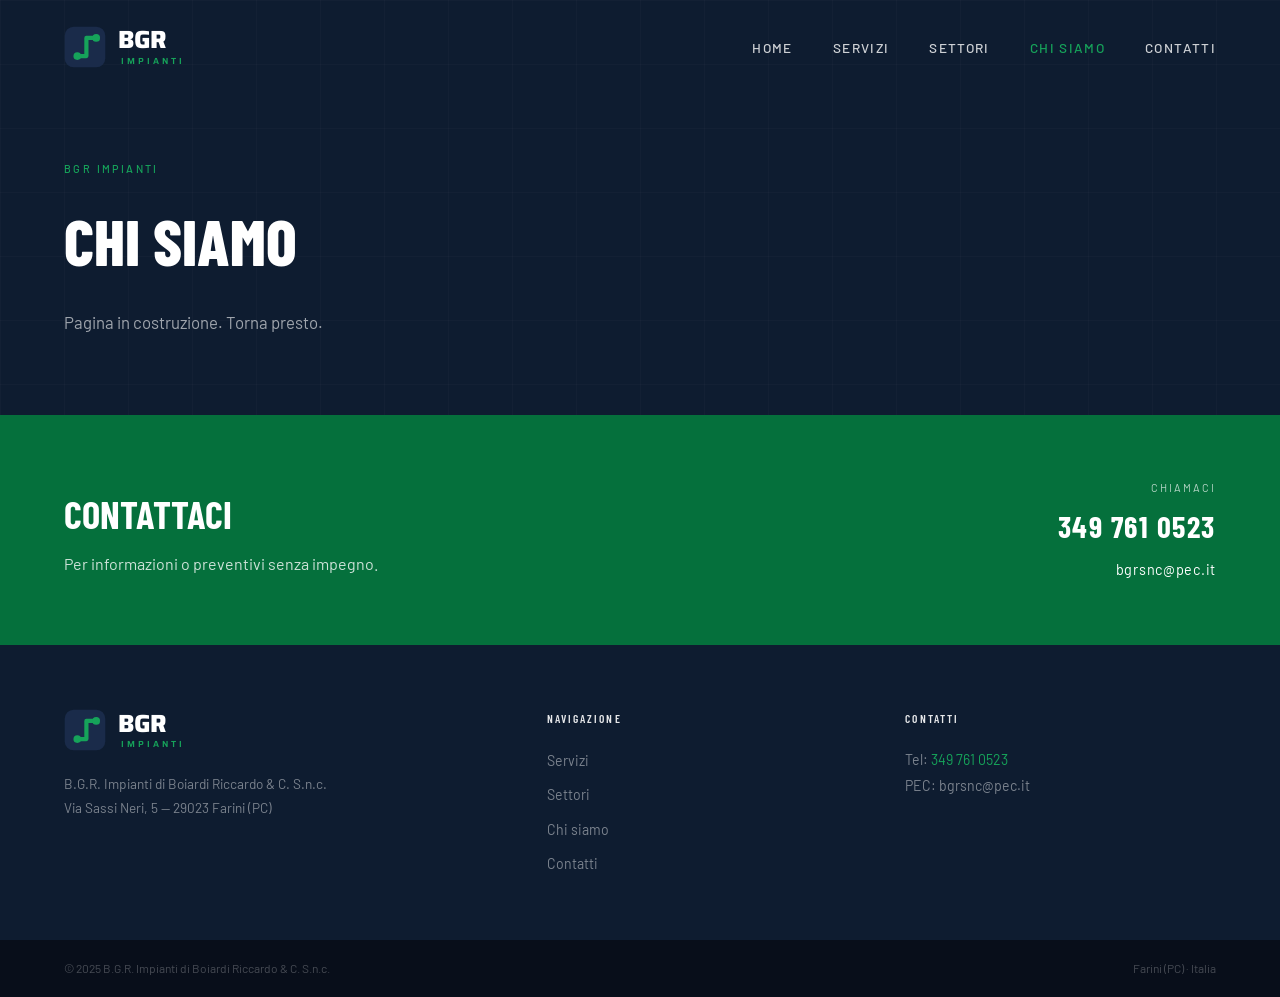
==== chi-siamo.html @ 14027f81 "Add files via upload" ====
<!DOCTYPE html>
<html lang="it">
<head>
    <meta charset="UTF-8">
    <meta name="viewport" content="width=device-width, initial-scale=1.0">
    <title>BGR Impianti — Chi Siamo</title>
    <meta name="description" content="BGR Impianti di Boiardi Riccardo & C. — Impianti elettrici e quadri industriali su misura. Piacenza, Emilia-Romagna, Lombardia.">
    <link rel="icon" type="image/svg+xml" href="data:image/svg+xml,%3Csvg xmlns='http://www.w3.org/2000/svg' viewBox='0 0 120 120'%3E%3Crect width='120' height='120' rx='26' fill='%230E1C30'/%3E%3Cpath d='M38 86L64 86L64 34L92 34' stroke='%2316A35A' stroke-width='12' fill='none' stroke-linecap='round' stroke-linejoin='round'/%3E%3Ccircle cx='38' cy='86' r='11' fill='%2316A35A'/%3E%3Ccircle cx='92' cy='34' r='11' fill='%2316A35A'/%3E%3C/svg%3E">
    <link rel="preconnect" href="https://fonts.googleapis.com">
    <link rel="preconnect" href="https://fonts.gstatic.com" crossorigin>
    <link href="https://fonts.googleapis.com/css2?family=Saira:wght@600;700;800&family=Barlow+Condensed:wght@400;600;700;800&family=Barlow:wght@300;400;500;600&display=swap" rel="stylesheet">
    <link rel="stylesheet" href="css/style.css">
</head>
<body>
<nav id="navbar">
    <a href="index.html" class="brand" aria-label="BGR Impianti — home">
        <svg class="brand-mark" viewBox="0 0 120 120" fill="none" xmlns="http://www.w3.org/2000/svg" aria-hidden="true">
            <rect x="2" y="2" width="116" height="116" rx="26" fill="#1A2B4A"></rect>
            <path d="M 38 86 L 64 86 L 64 34 L 92 34" stroke="#16A35A" stroke-width="12" stroke-linecap="round" stroke-linejoin="round"></path>
            <circle cx="38" cy="86" r="11" fill="#16A35A"></circle>
            <circle cx="92" cy="34" r="11" fill="#16A35A"></circle>
        </svg>
        <span class="brand-text"><strong>BGR</strong><em>Impianti</em></span>
    </a>
    <ul class="nav-links">
        <li><a href="index.html">Home</a></li>
        <li><a href="servizi.html">Servizi</a></li>
        <li><a href="settori.html">Settori</a></li>
        <li><a href="chi-siamo.html">Chi siamo</a></li>
        <li><a href="contatti.html">Contatti</a></li>
    </ul>
</nav>
<div class="page-hero">
    <span class="section-tag">BGR Impianti</span>
    <h1>Chi Siamo</h1>
    <p>Pagina in costruzione. Torna presto.</p>
</div>
<div class="contact-cta">
    <div class="contact-cta-text">
        <h2>Contattaci</h2>
        <p>Per informazioni o preventivi senza impegno.</p>
    </div>
    <div class="contact-cta-info">
        <span class="label">Chiamaci</span>
        <a href="tel:+393497610523">349 761 0523</a>
        <a href="mailto:bgrsnc@pec.it" class="email">bgrsnc@pec.it</a>
    </div>
</div>
<footer>
    <div class="footer-brand">
        <a href="index.html" class="brand" aria-label="BGR Impianti — home">
        <svg class="brand-mark" viewBox="0 0 120 120" fill="none" xmlns="http://www.w3.org/2000/svg" aria-hidden="true">
            <rect x="2" y="2" width="116" height="116" rx="26" fill="#1A2B4A"></rect>
            <path d="M 38 86 L 64 86 L 64 34 L 92 34" stroke="#16A35A" stroke-width="12" stroke-linecap="round" stroke-linejoin="round"></path>
            <circle cx="38" cy="86" r="11" fill="#16A35A"></circle>
            <circle cx="92" cy="34" r="11" fill="#16A35A"></circle>
        </svg>
        <span class="brand-text"><strong>BGR</strong><em>Impianti</em></span>
    </a>
        <p>B.G.R. Impianti di Boiardi Riccardo &amp; C. S.n.c.<br>
        Via Sassi Neri, 5 — 29023 Farini (PC)</p>
    </div>
    <div class="footer-col">
        <h4>Navigazione</h4>
        <ul>
            <li><a href="servizi.html">Servizi</a></li>
            <li><a href="settori.html">Settori</a></li>
            <li><a href="chi-siamo.html">Chi siamo</a></li>
            <li><a href="contatti.html">Contatti</a></li>
        </ul>
    </div>
    <div class="footer-col">
        <h4>Contatti</h4>
        <p>Tel: <a href="tel:+393497610523" class="orange">349 761 0523</a><br>PEC: bgrsnc@pec.it</p>
    </div>
</footer>
<div class="footer-bottom">
    <span>© 2025 B.G.R. Impianti di Boiardi Riccardo &amp; C. S.n.c.</span>
    <span>Farini (PC) · Italia</span>
</div>
<script src="js/main.js"></script>
</body>
</html>
---- css/style.css ----
/* ===========================
   BGR IMPIANTI — stylesheet (rebrand 2026)
   Navy + Verde foresta · logo Saira
   =========================== */

*, *::before, *::after {
    box-sizing: border-box;
    margin: 0;
    padding: 0;
}

:root {
    --navy:        #1A2B4A;
    --navy-dark:   #0E1C30;
    --navy-black:  #080E1A;
    --green:       #05703C;   /* forest — brand primario */
    --green-dark:  #054E2B;   /* hover */
    --green-bright:#16A35A;   /* variante digitale per fondi scuri */
    --white:       #FFFFFF;
    --off-white:   #F4F3EF;
    --gray-light:  #E4E4E0;
    --gray-mid:    #7A7A7A;
    --font-logo:   'Saira', sans-serif;
    --font-head:   'Barlow Condensed', sans-serif;
    --font-body:   'Barlow', sans-serif;
}

html { scroll-behavior: smooth; }

body {
    font-family: var(--font-body);
    color: var(--navy-dark);
    background: var(--white);
    line-height: 1.6;
    overflow-x: hidden;
}

/* ===== BRAND / LOGO ===== */
.brand {
    display: flex;
    align-items: center;
    gap: 0.78rem;
    text-decoration: none;
}

.brand-mark {
    width: 42px;
    height: 42px;
    display: block;
    flex-shrink: 0;
}

.brand-text {
    display: flex;
    flex-direction: column;
    line-height: 1;
}

.brand-text strong {
    font-family: var(--font-logo);
    font-weight: 800;
    font-size: 1.55rem;
    letter-spacing: -0.015em;
    color: var(--white);
}

.brand-text em {
    font-family: var(--font-logo);
    font-style: normal;
    font-weight: 600;
    font-size: 0.55rem;
    letter-spacing: 0.34em;
    text-indent: 0.34em;
    text-transform: uppercase;
    color: var(--green-bright);
    margin-top: 4px;
}

/* ===== NAVIGATION ===== */
nav {
    position: fixed;
    top: 0; left: 0; right: 0;
    z-index: 1000;
    padding: 1.6rem 4rem;
    display: flex;
    justify-content: space-between;
    align-items: center;
    transition: background 0.3s, padding 0.3s, box-shadow 0.3s;
}

nav.scrolled {
    background: var(--navy-dark);
    padding: 0.95rem 4rem;
    box-shadow: 0 2px 24px rgba(0,0,0,0.4);
}

.nav-links {
    display: flex;
    gap: 2.5rem;
    list-style: none;
}

.nav-links a {
    color: rgba(255,255,255,0.8);
    text-decoration: none;
    font-weight: 500;
    font-size: 0.85rem;
    letter-spacing: 0.1em;
    text-transform: uppercase;
    transition: color 0.2s;
}

.nav-links a:hover,
.nav-links a.active { color: var(--green-bright); }

/* ===== HERO ===== */
.hero {
    position: relative;
    height: 100vh;
    min-height: 620px;
    display: flex;
    align-items: center;
    overflow: hidden;
}

.hero-bg {
    position: absolute;
    inset: 0;
    background-image: url('../images/hero.jpg');
    background-size: cover;
    background-position: center 40%;
    transform-origin: center;
    transition: transform 10s ease;
}

.hero-bg.loaded { transform: scale(1.03); }

.hero-overlay {
    position: absolute;
    inset: 0;
    background: linear-gradient(
        115deg,
        rgba(8, 14, 26, 0.94) 0%,
        rgba(14, 28, 48, 0.84) 54%,
        rgba(14, 28, 48, 0.62) 100%
    );
}

.hero-grid {
    position: absolute;
    inset: 0;
    background-image:
        linear-gradient(rgba(255,255,255,0.025) 1px, transparent 1px),
        linear-gradient(90deg, rgba(255,255,255,0.025) 1px, transparent 1px);
    background-size: 64px 64px;
}

/* decorative watermark mark */
.hero-watermark {
    position: absolute;
    right: -4%;
    bottom: -10%;
    width: 460px;
    height: 460px;
    opacity: 0.07;
    pointer-events: none;
}

.hero-content {
    position: relative;
    z-index: 1;
    padding: 0 4rem;
    max-width: 880px;
}

.hero-tag {
    display: inline-block;
    font-size: 0.7rem;
    font-weight: 500;
    letter-spacing: 0.22em;
    text-transform: uppercase;
    color: var(--green-bright);
    border: 1px solid rgba(22,163,90,0.55);
    padding: 0.4rem 1.1rem;
    margin-bottom: 1.9rem;
    border-radius: 1px;
}

.hero h1 {
    font-family: var(--font-head);
    font-weight: 800;
    font-size: clamp(2.8rem, 6vw, 5.2rem);
    line-height: 1.0;
    color: var(--white);
    text-transform: uppercase;
    letter-spacing: 0.02em;
    margin-bottom: 1.4rem;
}

.hero h1 em {
    color: var(--green-bright);
    font-style: normal;
}

.hero-sub {
    font-weight: 300;
    font-size: 1.1rem;
    color: rgba(255,255,255,0.7);
    margin-bottom: 2.5rem;
    max-width: 560px;
    line-height: 1.7;
}

.hero-actions {
    display: flex;
    gap: 1rem;
    flex-wrap: wrap;
}

.btn-primary {
    display: inline-block;
    padding: 0.95rem 2.3rem;
    background: var(--green);
    color: var(--white);
    text-decoration: none;
    font-weight: 600;
    font-size: 0.82rem;
    letter-spacing: 0.12em;
    text-transform: uppercase;
    transition: background 0.2s, transform 0.2s;
}

.btn-primary:hover {
    background: var(--green-dark);
    transform: translateY(-2px);
}

.btn-outline {
    display: inline-block;
    padding: 0.95rem 2.3rem;
    background: transparent;
    color: var(--white);
    text-decoration: none;
    font-weight: 500;
    font-size: 0.82rem;
    letter-spacing: 0.12em;
    text-transform: uppercase;
    border: 1px solid rgba(255,255,255,0.35);
    transition: border-color 0.2s, background 0.2s;
}

.btn-outline:hover {
    border-color: var(--green-bright);
    background: rgba(22,163,90,0.1);
}

.hero-scroll {
    position: absolute;
    bottom: 2.5rem;
    left: 50%;
    transform: translateX(-50%);
    display: flex;
    flex-direction: column;
    align-items: center;
    gap: 0.4rem;
    color: rgba(255,255,255,0.4);
    font-size: 0.65rem;
    letter-spacing: 0.18em;
    text-transform: uppercase;
    animation: scrollbounce 2.2s ease infinite;
}

@keyframes scrollbounce {
    0%, 100% { transform: translateX(-50%) translateY(0); }
    50%       { transform: translateX(-50%) translateY(7px); }
}

/* ===== STATS BAR ===== */
.stats-bar {
    background: var(--navy-dark);
    border-bottom: 3px solid var(--green);
    display: grid;
    grid-template-columns: repeat(4, 1fr);
    padding: 2.8rem 4rem;
    gap: 1rem;
}

.stat-item { text-align: center; }

.stat-number {
    font-family: var(--font-head);
    font-weight: 700;
    font-size: 3rem;
    color: var(--green-bright);
    line-height: 1;
    margin-bottom: 0.3rem;
}

.stat-label {
    font-size: 0.7rem;
    letter-spacing: 0.14em;
    text-transform: uppercase;
    color: rgba(255,255,255,0.5);
}

/* ===== GENERIC SECTION ===== */
section { padding: 6rem 4rem; }

.section-tag {
    display: block;
    font-size: 0.68rem;
    font-weight: 500;
    letter-spacing: 0.22em;
    text-transform: uppercase;
    color: var(--green);
    margin-bottom: 0.8rem;
}

.section-title {
    font-family: var(--font-head);
    font-weight: 700;
    font-size: clamp(2rem, 4vw, 2.8rem);
    text-transform: uppercase;
    line-height: 1.05;
    color: var(--navy);
}

.section-title.light { color: var(--white); }

/* tag su fondi scuri */
.settori .section-tag,
.page-hero .section-tag { color: var(--green-bright); }

/* ===== SERVIZI ===== */
.servizi { background: var(--off-white); }

.servizi-header { max-width: 680px; margin-bottom: 4rem; }

.servizi-header p {
    margin-top: 1.2rem;
    color: var(--gray-mid);
    line-height: 1.85;
}

.servizi-grid {
    display: grid;
    grid-template-columns: repeat(auto-fit, minmax(280px, 1fr));
    gap: 2px;
    background: var(--gray-light);
}

.servizio-card {
    background: var(--white);
    padding: 2.5rem;
    border-top: 3px solid transparent;
    transition: background 0.3s, box-shadow 0.3s, border-color 0.3s;
}

.servizio-card:hover {
    background: var(--navy);
    border-color: var(--green-bright);
}

.servizio-number {
    font-family: var(--font-head);
    font-weight: 800;
    font-size: 3.5rem;
    color: var(--gray-light);
    line-height: 1;
    margin-bottom: 1rem;
    transition: color 0.3s;
}

.servizio-title {
    font-family: var(--font-head);
    font-weight: 600;
    font-size: 1.25rem;
    text-transform: uppercase;
    color: var(--navy);
    margin-bottom: 0.8rem;
    transition: color 0.3s;
}

.servizio-desc {
    font-size: 0.88rem;
    line-height: 1.75;
    color: var(--gray-mid);
    transition: color 0.3s;
}

.servizio-card:hover .servizio-number { color: var(--green-bright); }
.servizio-card:hover .servizio-title { color: var(--white); }
.servizio-card:hover .servizio-desc { color: rgba(255,255,255,0.65); }

/* ===== SETTORI ===== */
.settori { background: var(--navy); }

.settori-header { max-width: 680px; margin-bottom: 4rem; }

.settori-grid {
    display: grid;
    grid-template-columns: repeat(auto-fit, minmax(220px, 1fr));
    gap: 1.5rem;
}

.settore-card {
    border: 1px solid rgba(255,255,255,0.08);
    padding: 3rem 2rem;
    text-align: left;
    transition: border-color 0.3s, background 0.3s;
}

.settore-card:hover {
    border-color: var(--green-bright);
    background: rgba(22,163,90,0.09);
}

.settore-num {
    font-family: var(--font-logo);
    font-weight: 800;
    font-size: 1.4rem;
    letter-spacing: 0.04em;
    color: var(--green-bright);
    display: block;
    margin-bottom: 2.4rem;
    padding-bottom: 1.1rem;
    border-bottom: 1px solid rgba(255,255,255,0.1);
}

.settore-title {
    font-family: var(--font-head);
    font-weight: 600;
    font-size: 1.1rem;
    text-transform: uppercase;
    letter-spacing: 0.05em;
    color: var(--white);
}

/* ===== CHI SIAMO STRIP ===== */
.strip { display: grid; grid-template-columns: 1fr 1fr; }

.strip-text {
    padding: 6rem 4rem;
    background: var(--off-white);
}

.strip-text p {
    margin-top: 1.5rem;
    color: var(--gray-mid);
    line-height: 1.9;
    max-width: 480px;
}

.strip-image {
    position: relative;
    overflow: hidden;
    min-height: 400px;
    background: var(--navy-dark);
}

.strip-image img {
    width: 100%;
    height: 100%;
    object-fit: cover;
    opacity: 0.55;
    transition: transform 0.6s ease, opacity 0.4s;
}

.strip-image:hover img {
    transform: scale(1.04);
    opacity: 0.7;
}

/* ===== CONTACT CTA ===== */
.contact-cta {
    background: var(--green);
    padding: 4rem;
    display: flex;
    justify-content: space-between;
    align-items: center;
    gap: 2rem;
    flex-wrap: wrap;
}

.contact-cta-text h2 {
    font-family: var(--font-head);
    font-weight: 700;
    font-size: clamp(1.8rem, 3vw, 2.4rem);
    color: var(--white);
    text-transform: uppercase;
}

.contact-cta-text p {
    color: rgba(255,255,255,0.8);
    margin-top: 0.3rem;
}

.contact-cta-info {
    display: flex;
    flex-direction: column;
    align-items: flex-end;
    gap: 0.3rem;
}

.contact-cta-info .label {
    font-size: 0.68rem;
    letter-spacing: 0.18em;
    text-transform: uppercase;
    color: rgba(255,255,255,0.7);
}

.contact-cta-info a {
    color: var(--white);
    text-decoration: none;
    font-family: var(--font-head);
    font-weight: 700;
    font-size: 1.9rem;
    letter-spacing: 0.05em;
    transition: opacity 0.2s;
}

.contact-cta-info a:hover { opacity: 0.8; }

.contact-cta-info .email {
    font-family: var(--font-body);
    font-weight: 400;
    font-size: 0.9rem;
    margin-top: 0.2rem;
}

/* ===== FOOTER ===== */
footer {
    background: var(--navy-dark);
    padding: 4rem;
    display: grid;
    grid-template-columns: 1.4fr 1fr 1fr;
    gap: 3rem;
}

.footer-brand p {
    margin-top: 1.3rem;
    color: rgba(255,255,255,0.45);
    font-size: 0.85rem;
    line-height: 1.75;
}

.footer-col h4 {
    font-family: var(--font-head);
    font-weight: 600;
    font-size: 0.72rem;
    letter-spacing: 0.18em;
    text-transform: uppercase;
    color: rgba(255,255,255,0.9);
    margin-bottom: 1.2rem;
}

.footer-col ul {
    list-style: none;
    display: flex;
    flex-direction: column;
    gap: 0.55rem;
}

.footer-col ul a {
    color: rgba(255,255,255,0.45);
    text-decoration: none;
    font-size: 0.88rem;
    transition: color 0.2s;
}

.footer-col ul a:hover { color: var(--green-bright); }

.footer-col p {
    color: rgba(255,255,255,0.45);
    font-size: 0.88rem;
    line-height: 1.85;
}

.footer-col a.orange {
    color: var(--green-bright);
    text-decoration: none;
}

.footer-bottom {
    background: var(--navy-black);
    padding: 1.2rem 4rem;
    display: flex;
    justify-content: space-between;
    align-items: center;
    color: rgba(255,255,255,0.25);
    font-size: 0.75rem;
}

/* ===== INNER PAGE HERO ===== */
.page-hero {
    background: var(--navy-dark);
    padding: 10rem 4rem 5rem;
    position: relative;
    overflow: hidden;
}

.page-hero::before {
    content: '';
    position: absolute;
    inset: 0;
    background-image:
        linear-gradient(rgba(255,255,255,0.02) 1px, transparent 1px),
        linear-gradient(90deg, rgba(255,255,255,0.02) 1px, transparent 1px);
    background-size: 64px 64px;
}

.page-hero h1 {
    font-family: var(--font-head);
    font-weight: 800;
    font-size: clamp(2.5rem, 5vw, 4rem);
    color: var(--white);
    text-transform: uppercase;
    position: relative;
}

.page-hero p {
    color: rgba(255,255,255,0.6);
    margin-top: 1rem;
    font-size: 1.05rem;
    max-width: 550px;
    position: relative;
}

/* ===== RESPONSIVE ===== */
@media (max-width: 900px) {
    nav       { padding: 1.1rem 1.5rem; }
    nav.scrolled { padding: 0.85rem 1.5rem; }
    .nav-links { display: none; }

    .brand-text strong { font-size: 1.35rem; }
    .brand-mark { width: 38px; height: 38px; }

    .hero-content { padding: 0 1.5rem; }
    .hero-watermark { width: 300px; height: 300px; right: -12%; }

    .stats-bar {
        grid-template-columns: repeat(2, 1fr);
        padding: 2rem 1.5rem;
    }

    section { padding: 4rem 1.5rem; }

    .strip { grid-template-columns: 1fr; }
    .strip-image { min-height: 260px; }
    .strip-text { padding: 4rem 1.5rem; }

    .contact-cta {
        padding: 3rem 1.5rem;
        flex-direction: column;
        align-items: flex-start;
    }
    .contact-cta-info { align-items: flex-start; }

    footer {
        grid-template-columns: 1fr;
        padding: 3rem 1.5rem;
        gap: 2rem;
    }

    .footer-bottom {
        padding: 1rem 1.5rem;
        flex-direction: column;
        gap: 0.3rem;
        text-align: center;
    }

    .page-hero { padding: 8rem 1.5rem 4rem; }
}
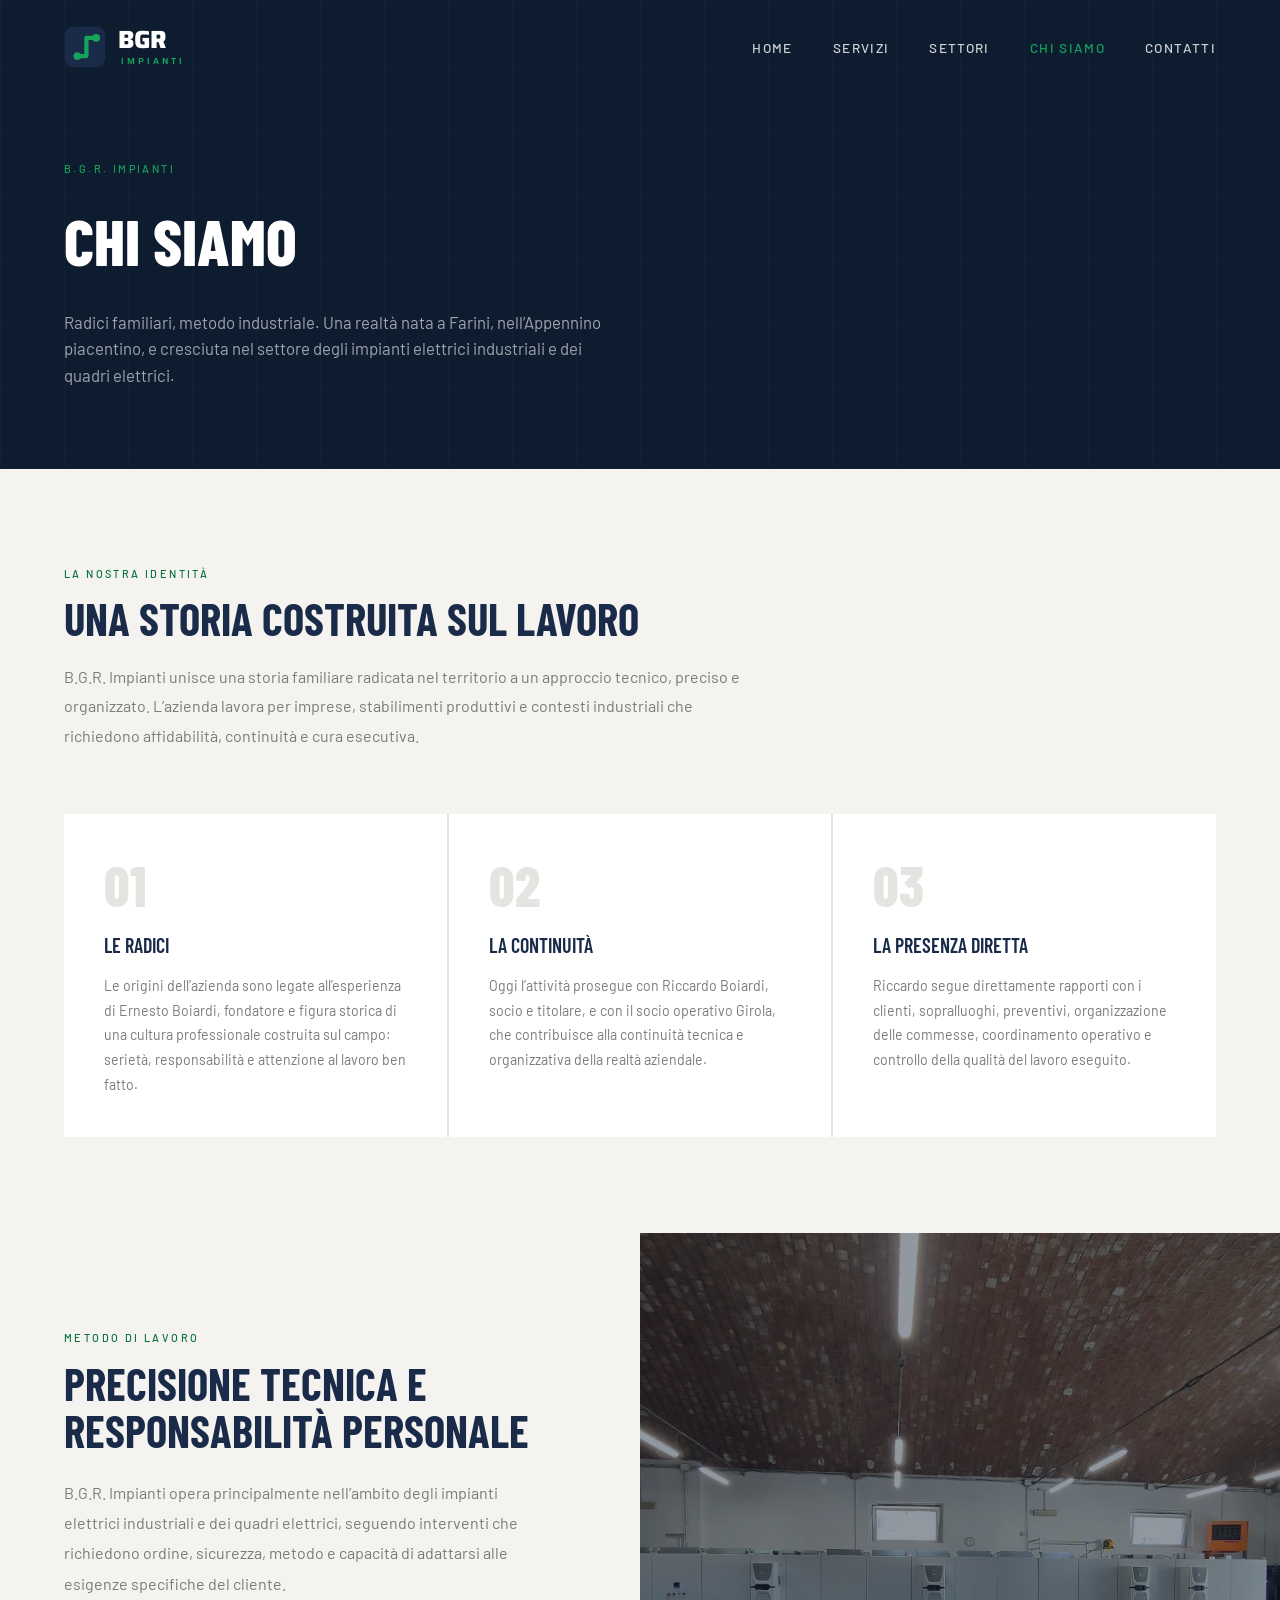
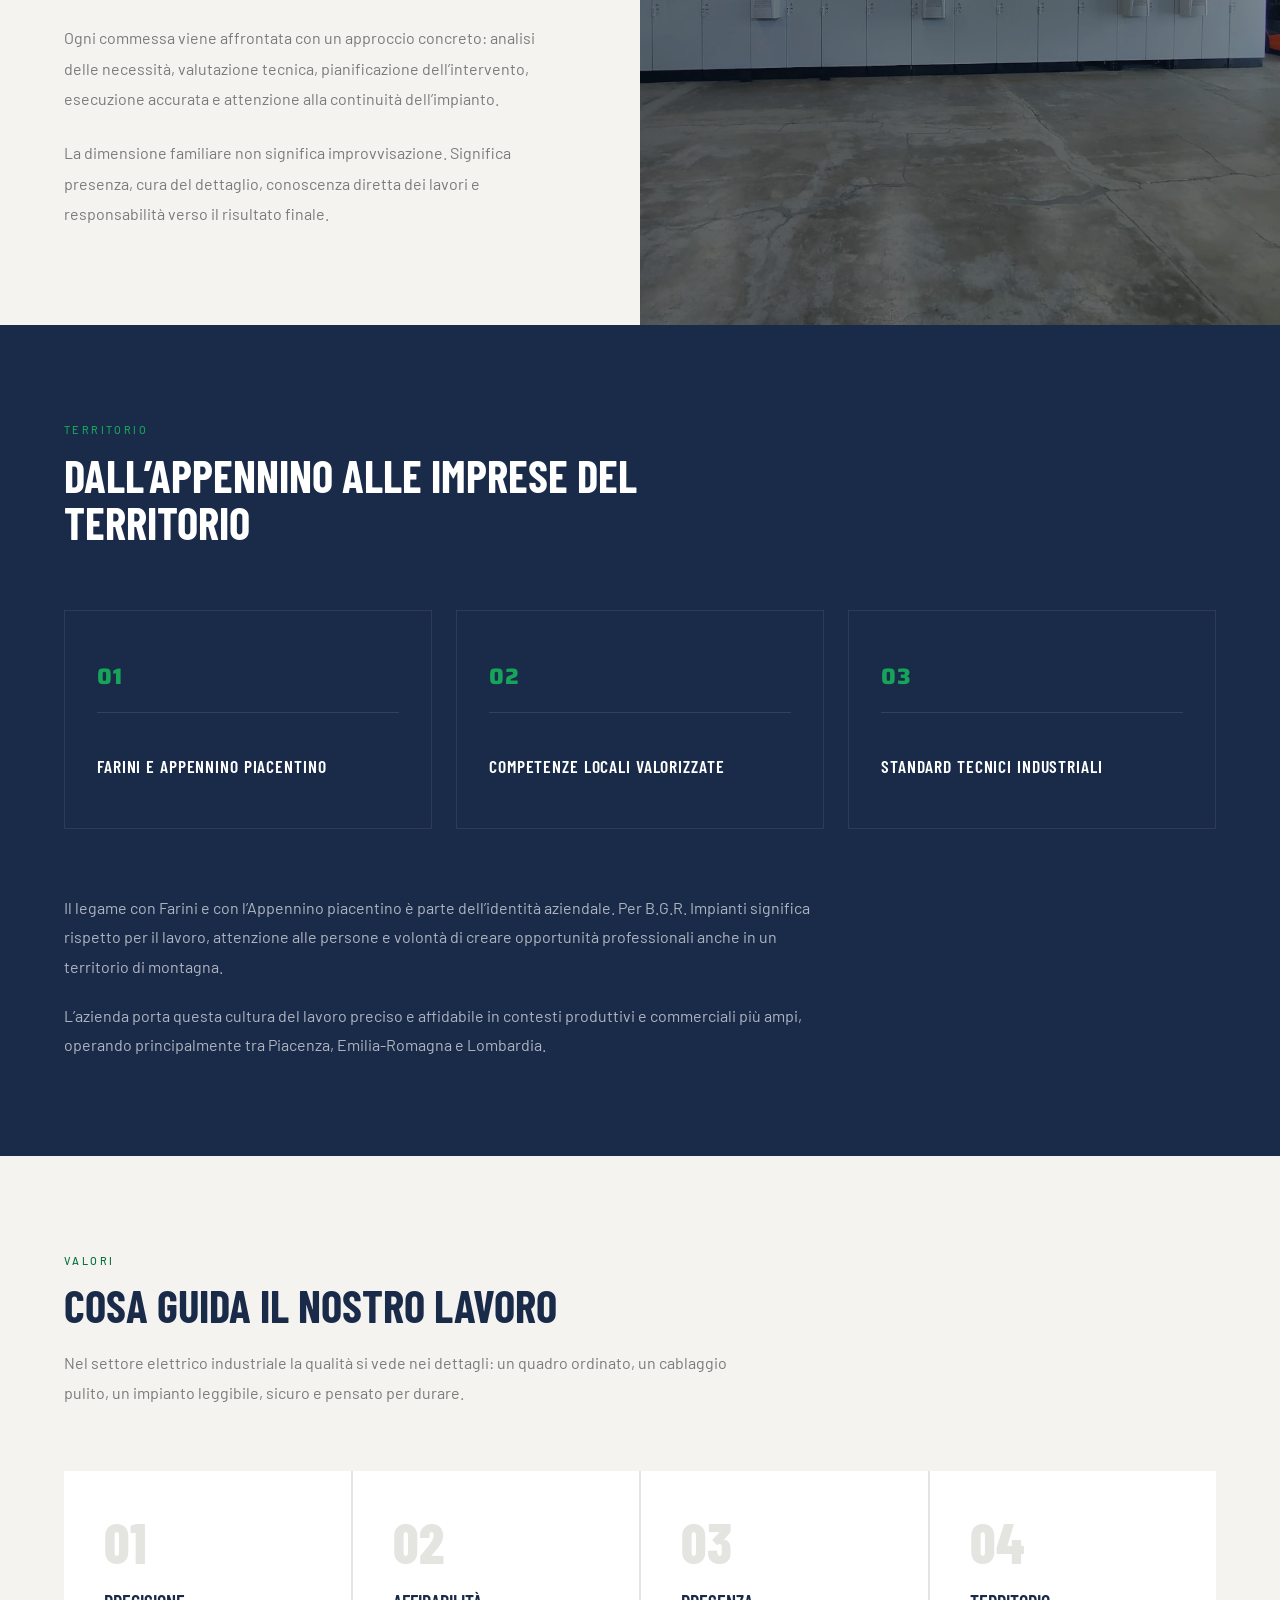
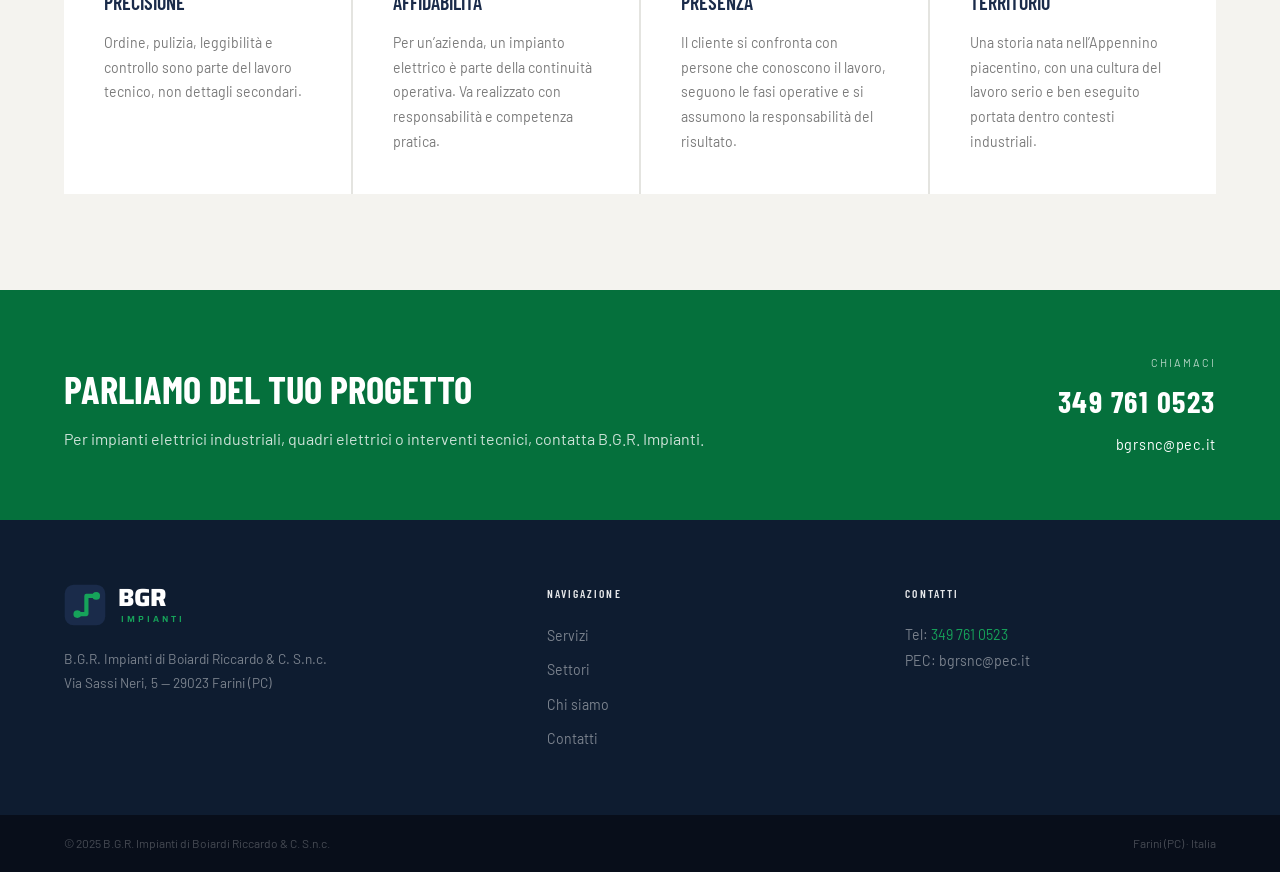
==== commit 60405f90: "Add files via upload" ====
--- a/chi-siamo.html
+++ b/chi-siamo.html
@@ -3,8 +3,8 @@
 <head>
     <meta charset="UTF-8">
     <meta name="viewport" content="width=device-width, initial-scale=1.0">
-    <title>BGR Impianti — Chi Siamo</title>
-    <meta name="description" content="BGR Impianti di Boiardi Riccardo & C. — Impianti elettrici e quadri industriali su misura. Piacenza, Emilia-Romagna, Lombardia.">
+    <title>B.G.R. Impianti — Chi siamo</title>
+    <meta name="description" content="B.G.R. Impianti — Storia, valori e metodo di lavoro di una realtà familiare dell’Appennino piacentino specializzata in impianti elettrici industriali e quadri elettrici.">
     <link rel="icon" type="image/svg+xml" href="data:image/svg+xml,%3Csvg xmlns='http://www.w3.org/2000/svg' viewBox='0 0 120 120'%3E%3Crect width='120' height='120' rx='26' fill='%230E1C30'/%3E%3Cpath d='M38 86L64 86L64 34L92 34' stroke='%2316A35A' stroke-width='12' fill='none' stroke-linecap='round' stroke-linejoin='round'/%3E%3Ccircle cx='38' cy='86' r='11' fill='%2316A35A'/%3E%3Ccircle cx='92' cy='34' r='11' fill='%2316A35A'/%3E%3C/svg%3E">
     <link rel="preconnect" href="https://fonts.googleapis.com">
     <link rel="preconnect" href="https://fonts.gstatic.com" crossorigin>
@@ -31,14 +31,108 @@
     </ul>
 </nav>
 <div class="page-hero">
-    <span class="section-tag">BGR Impianti</span>
-    <h1>Chi Siamo</h1>
-    <p>Pagina in costruzione. Torna presto.</p>
+    <span class="section-tag">B.G.R. Impianti</span>
+    <h1>Chi siamo</h1>
+    <p>Radici familiari, metodo industriale. Una realtà nata a Farini, nell’Appennino piacentino, e cresciuta nel settore degli impianti elettrici industriali e dei quadri elettrici.</p>
 </div>
+
+<section class="servizi">
+    <div class="servizi-header">
+        <span class="section-tag">La nostra identità</span>
+        <h2 class="section-title">Una storia costruita sul lavoro</h2>
+        <p>B.G.R. Impianti unisce una storia familiare radicata nel territorio a un approccio tecnico, preciso e organizzato. L’azienda lavora per imprese, stabilimenti produttivi e contesti industriali che richiedono affidabilità, continuità e cura esecutiva.</p>
+    </div>
+    <div class="servizi-grid">
+        <div class="servizio-card">
+            <div class="servizio-number">01</div>
+            <div class="servizio-title">Le radici</div>
+            <p class="servizio-desc">Le origini dell’azienda sono legate all’esperienza di Ernesto Boiardi, fondatore e figura storica di una cultura professionale costruita sul campo: serietà, responsabilità e attenzione al lavoro ben fatto.</p>
+        </div>
+        <div class="servizio-card">
+            <div class="servizio-number">02</div>
+            <div class="servizio-title">La continuità</div>
+            <p class="servizio-desc">Oggi l’attività prosegue con Riccardo Boiardi, socio e titolare, e con il socio operativo Girola, che contribuisce alla continuità tecnica e organizzativa della realtà aziendale.</p>
+        </div>
+        <div class="servizio-card">
+            <div class="servizio-number">03</div>
+            <div class="servizio-title">La presenza diretta</div>
+            <p class="servizio-desc">Riccardo segue direttamente rapporti con i clienti, sopralluoghi, preventivi, organizzazione delle commesse, coordinamento operativo e controllo della qualità del lavoro eseguito.</p>
+        </div>
+    </div>
+</section>
+
+<div class="strip">
+    <div class="strip-text">
+        <span class="section-tag">Metodo di lavoro</span>
+        <h2 class="section-title">Precisione tecnica e responsabilità personale</h2>
+        <p>B.G.R. Impianti opera principalmente nell’ambito degli impianti elettrici industriali e dei quadri elettrici, seguendo interventi che richiedono ordine, sicurezza, metodo e capacità di adattarsi alle esigenze specifiche del cliente.</p>
+        <p>Ogni commessa viene affrontata con un approccio concreto: analisi delle necessità, valutazione tecnica, pianificazione dell’intervento, esecuzione accurata e attenzione alla continuità dell’impianto.</p>
+        <p>La dimensione familiare non significa improvvisazione. Significa presenza, cura del dettaglio, conoscenza diretta dei lavori e responsabilità verso il risultato finale.</p>
+    </div>
+    <div class="strip-image">
+        <img src="images/hero.jpg" alt="Quadri elettrici industriali B.G.R. Impianti — laboratorio a Farini" loading="lazy">
+    </div>
+</div>
+
+<section class="settori">
+    <div class="settori-header">
+        <span class="section-tag">Territorio</span>
+        <h2 class="section-title light">Dall’Appennino alle imprese del territorio</h2>
+    </div>
+    <div class="settori-grid">
+        <div class="settore-card">
+            <span class="settore-num">01</span>
+            <div class="settore-title">Farini e Appennino piacentino</div>
+        </div>
+        <div class="settore-card">
+            <span class="settore-num">02</span>
+            <div class="settore-title">Competenze locali valorizzate</div>
+        </div>
+        <div class="settore-card">
+            <span class="settore-num">03</span>
+            <div class="settore-title">Standard tecnici industriali</div>
+        </div>
+    </div>
+    <div class="servizi-header" style="margin-top:4rem;margin-bottom:0;max-width:760px">
+        <p style="color:rgba(255,255,255,0.65)">Il legame con Farini e con l’Appennino piacentino è parte dell’identità aziendale. Per B.G.R. Impianti significa rispetto per il lavoro, attenzione alle persone e volontà di creare opportunità professionali anche in un territorio di montagna.</p>
+        <p style="color:rgba(255,255,255,0.65)">L’azienda porta questa cultura del lavoro preciso e affidabile in contesti produttivi e commerciali più ampi, operando principalmente tra Piacenza, Emilia-Romagna e Lombardia.</p>
+    </div>
+</section>
+
+<section class="servizi">
+    <div class="servizi-header">
+        <span class="section-tag">Valori</span>
+        <h2 class="section-title">Cosa guida il nostro lavoro</h2>
+        <p>Nel settore elettrico industriale la qualità si vede nei dettagli: un quadro ordinato, un cablaggio pulito, un impianto leggibile, sicuro e pensato per durare.</p>
+    </div>
+    <div class="servizi-grid">
+        <div class="servizio-card">
+            <div class="servizio-number">01</div>
+            <div class="servizio-title">Precisione</div>
+            <p class="servizio-desc">Ordine, pulizia, leggibilità e controllo sono parte del lavoro tecnico, non dettagli secondari.</p>
+        </div>
+        <div class="servizio-card">
+            <div class="servizio-number">02</div>
+            <div class="servizio-title">Affidabilità</div>
+            <p class="servizio-desc">Per un’azienda, un impianto elettrico è parte della continuità operativa. Va realizzato con responsabilità e competenza pratica.</p>
+        </div>
+        <div class="servizio-card">
+            <div class="servizio-number">03</div>
+            <div class="servizio-title">Presenza</div>
+            <p class="servizio-desc">Il cliente si confronta con persone che conoscono il lavoro, seguono le fasi operative e si assumono la responsabilità del risultato.</p>
+        </div>
+        <div class="servizio-card">
+            <div class="servizio-number">04</div>
+            <div class="servizio-title">Territorio</div>
+            <p class="servizio-desc">Una storia nata nell’Appennino piacentino, con una cultura del lavoro serio e ben eseguito portata dentro contesti industriali.</p>
+        </div>
+    </div>
+</section>
+
 <div class="contact-cta">
     <div class="contact-cta-text">
-        <h2>Contattaci</h2>
-        <p>Per informazioni o preventivi senza impegno.</p>
+        <h2>Parliamo del tuo progetto</h2>
+        <p>Per impianti elettrici industriali, quadri elettrici o interventi tecnici, contatta B.G.R. Impianti.</p>
     </div>
     <div class="contact-cta-info">
         <span class="label">Chiamaci</span>
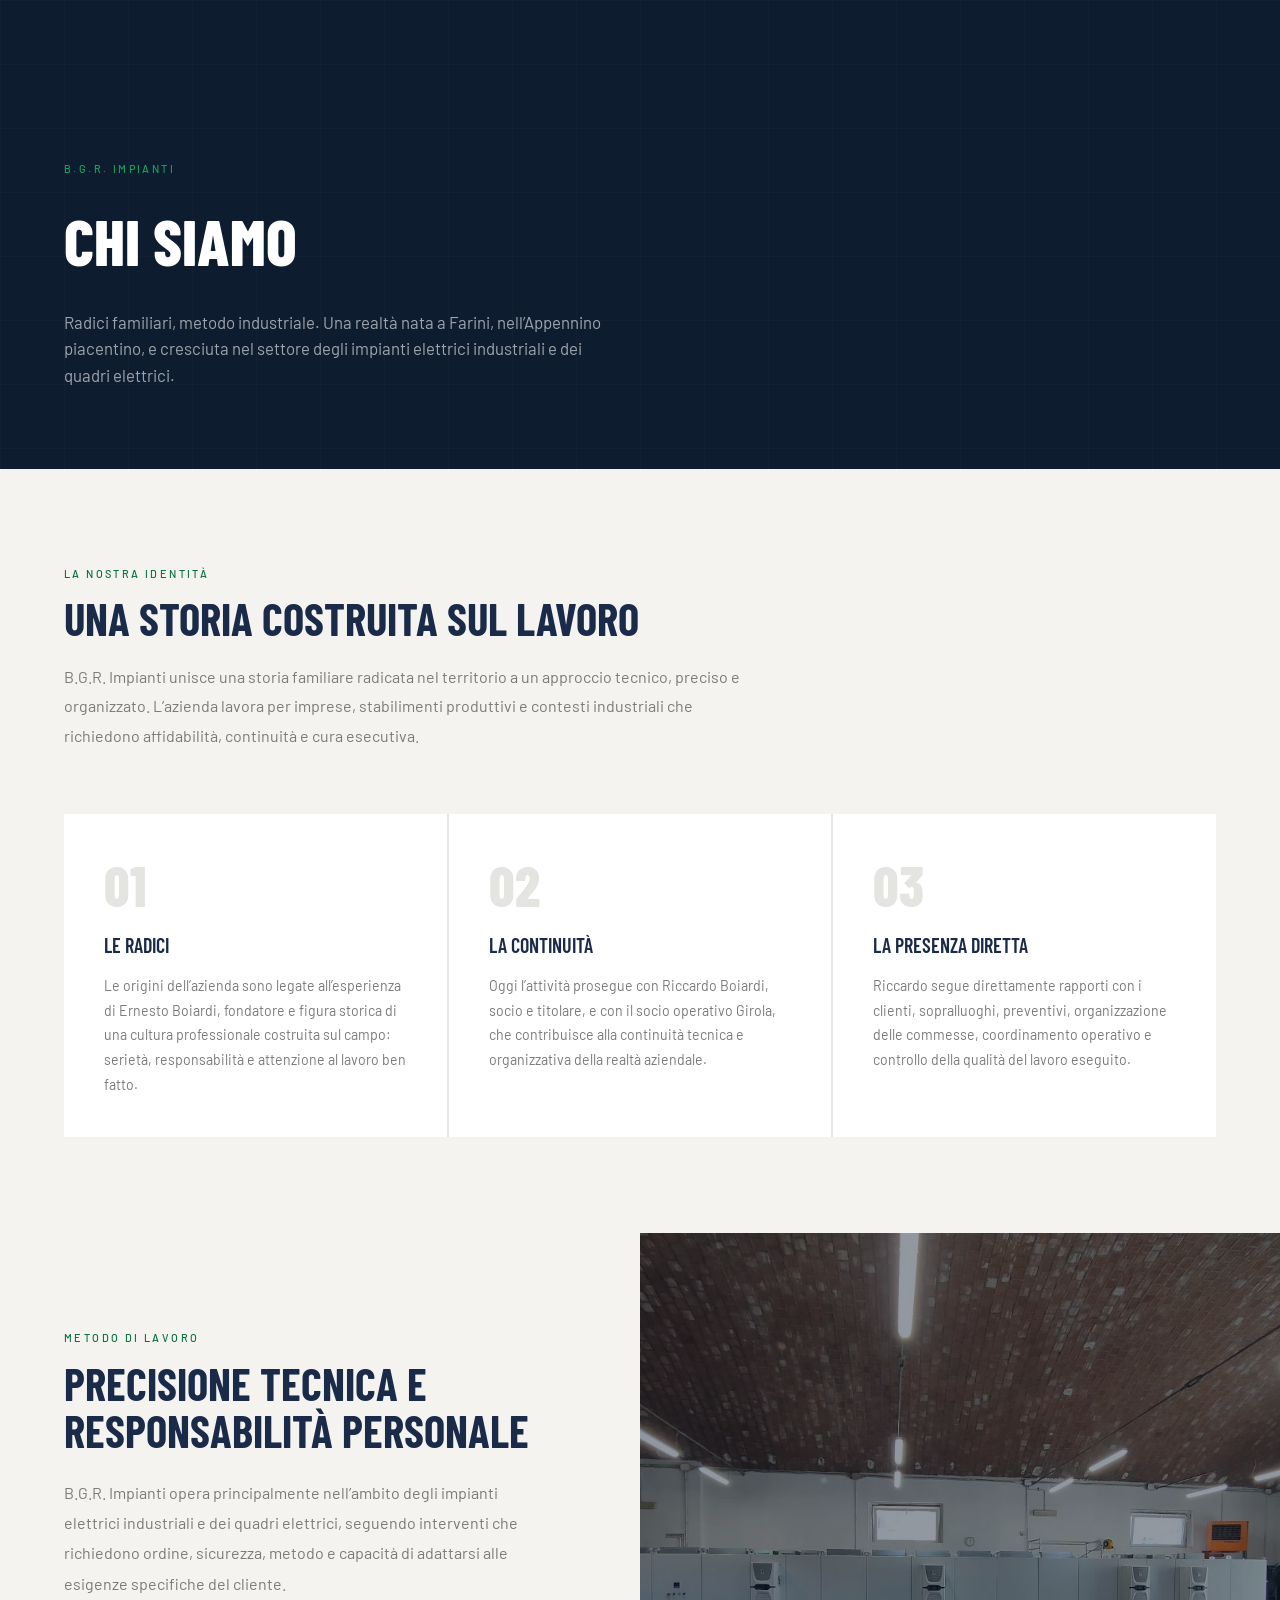
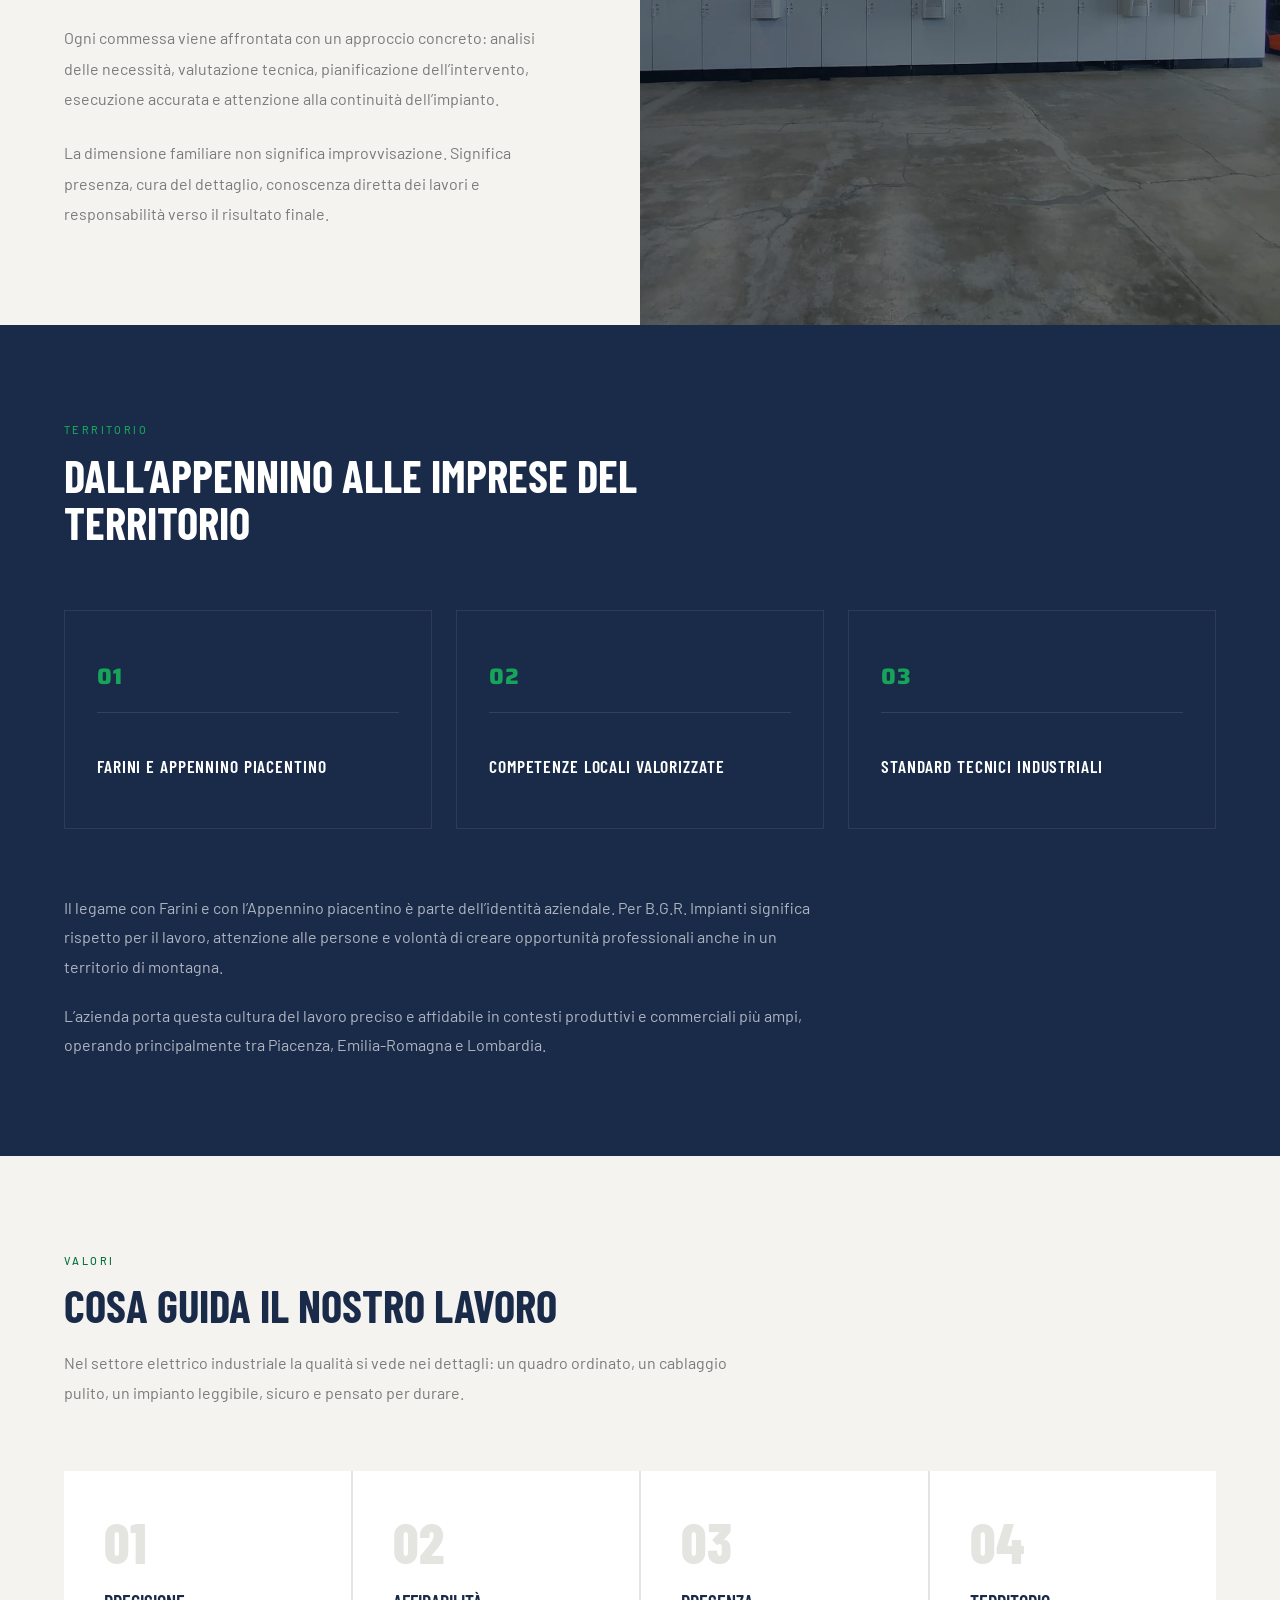
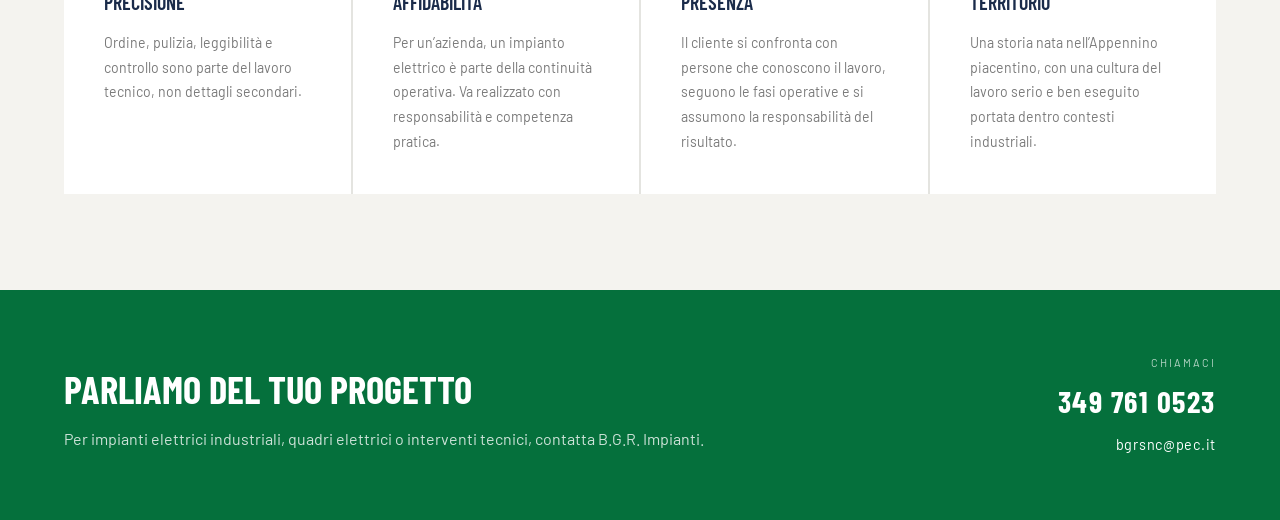
==== commit b4e366eb: "Add files via upload" ====
--- a/chi-siamo.html
+++ b/chi-siamo.html
@@ -12,24 +12,7 @@
     <link rel="stylesheet" href="css/style.css">
 </head>
 <body>
-<nav id="navbar">
-    <a href="index.html" class="brand" aria-label="BGR Impianti — home">
-        <svg class="brand-mark" viewBox="0 0 120 120" fill="none" xmlns="http://www.w3.org/2000/svg" aria-hidden="true">
-            <rect x="2" y="2" width="116" height="116" rx="26" fill="#1A2B4A"></rect>
-            <path d="M 38 86 L 64 86 L 64 34 L 92 34" stroke="#16A35A" stroke-width="12" stroke-linecap="round" stroke-linejoin="round"></path>
-            <circle cx="38" cy="86" r="11" fill="#16A35A"></circle>
-            <circle cx="92" cy="34" r="11" fill="#16A35A"></circle>
-        </svg>
-        <span class="brand-text"><strong>BGR</strong><em>Impianti</em></span>
-    </a>
-    <ul class="nav-links">
-        <li><a href="index.html">Home</a></li>
-        <li><a href="servizi.html">Servizi</a></li>
-        <li><a href="settori.html">Settori</a></li>
-        <li><a href="chi-siamo.html">Chi siamo</a></li>
-        <li><a href="contatti.html">Contatti</a></li>
-    </ul>
-</nav>
+<div id="site-header"></div>
 <div class="page-hero">
     <span class="section-tag">B.G.R. Impianti</span>
     <h1>Chi siamo</h1>
@@ -140,38 +123,8 @@
         <a href="mailto:bgrsnc@pec.it" class="email">bgrsnc@pec.it</a>
     </div>
 </div>
-<footer>
-    <div class="footer-brand">
-        <a href="index.html" class="brand" aria-label="BGR Impianti — home">
-        <svg class="brand-mark" viewBox="0 0 120 120" fill="none" xmlns="http://www.w3.org/2000/svg" aria-hidden="true">
-            <rect x="2" y="2" width="116" height="116" rx="26" fill="#1A2B4A"></rect>
-            <path d="M 38 86 L 64 86 L 64 34 L 92 34" stroke="#16A35A" stroke-width="12" stroke-linecap="round" stroke-linejoin="round"></path>
-            <circle cx="38" cy="86" r="11" fill="#16A35A"></circle>
-            <circle cx="92" cy="34" r="11" fill="#16A35A"></circle>
-        </svg>
-        <span class="brand-text"><strong>BGR</strong><em>Impianti</em></span>
-    </a>
-        <p>B.G.R. Impianti di Boiardi Riccardo &amp; C. S.n.c.<br>
-        Via Sassi Neri, 5 — 29023 Farini (PC)</p>
-    </div>
-    <div class="footer-col">
-        <h4>Navigazione</h4>
-        <ul>
-            <li><a href="servizi.html">Servizi</a></li>
-            <li><a href="settori.html">Settori</a></li>
-            <li><a href="chi-siamo.html">Chi siamo</a></li>
-            <li><a href="contatti.html">Contatti</a></li>
-        </ul>
-    </div>
-    <div class="footer-col">
-        <h4>Contatti</h4>
-        <p>Tel: <a href="tel:+393497610523" class="orange">349 761 0523</a><br>PEC: bgrsnc@pec.it</p>
-    </div>
-</footer>
-<div class="footer-bottom">
-    <span>© 2025 B.G.R. Impianti di Boiardi Riccardo &amp; C. S.n.c.</span>
-    <span>Farini (PC) · Italia</span>
-</div>
+<div id="site-footer"></div>
+<script src="js/components.js"></script>
 <script src="js/main.js"></script>
 </body>
 </html>
